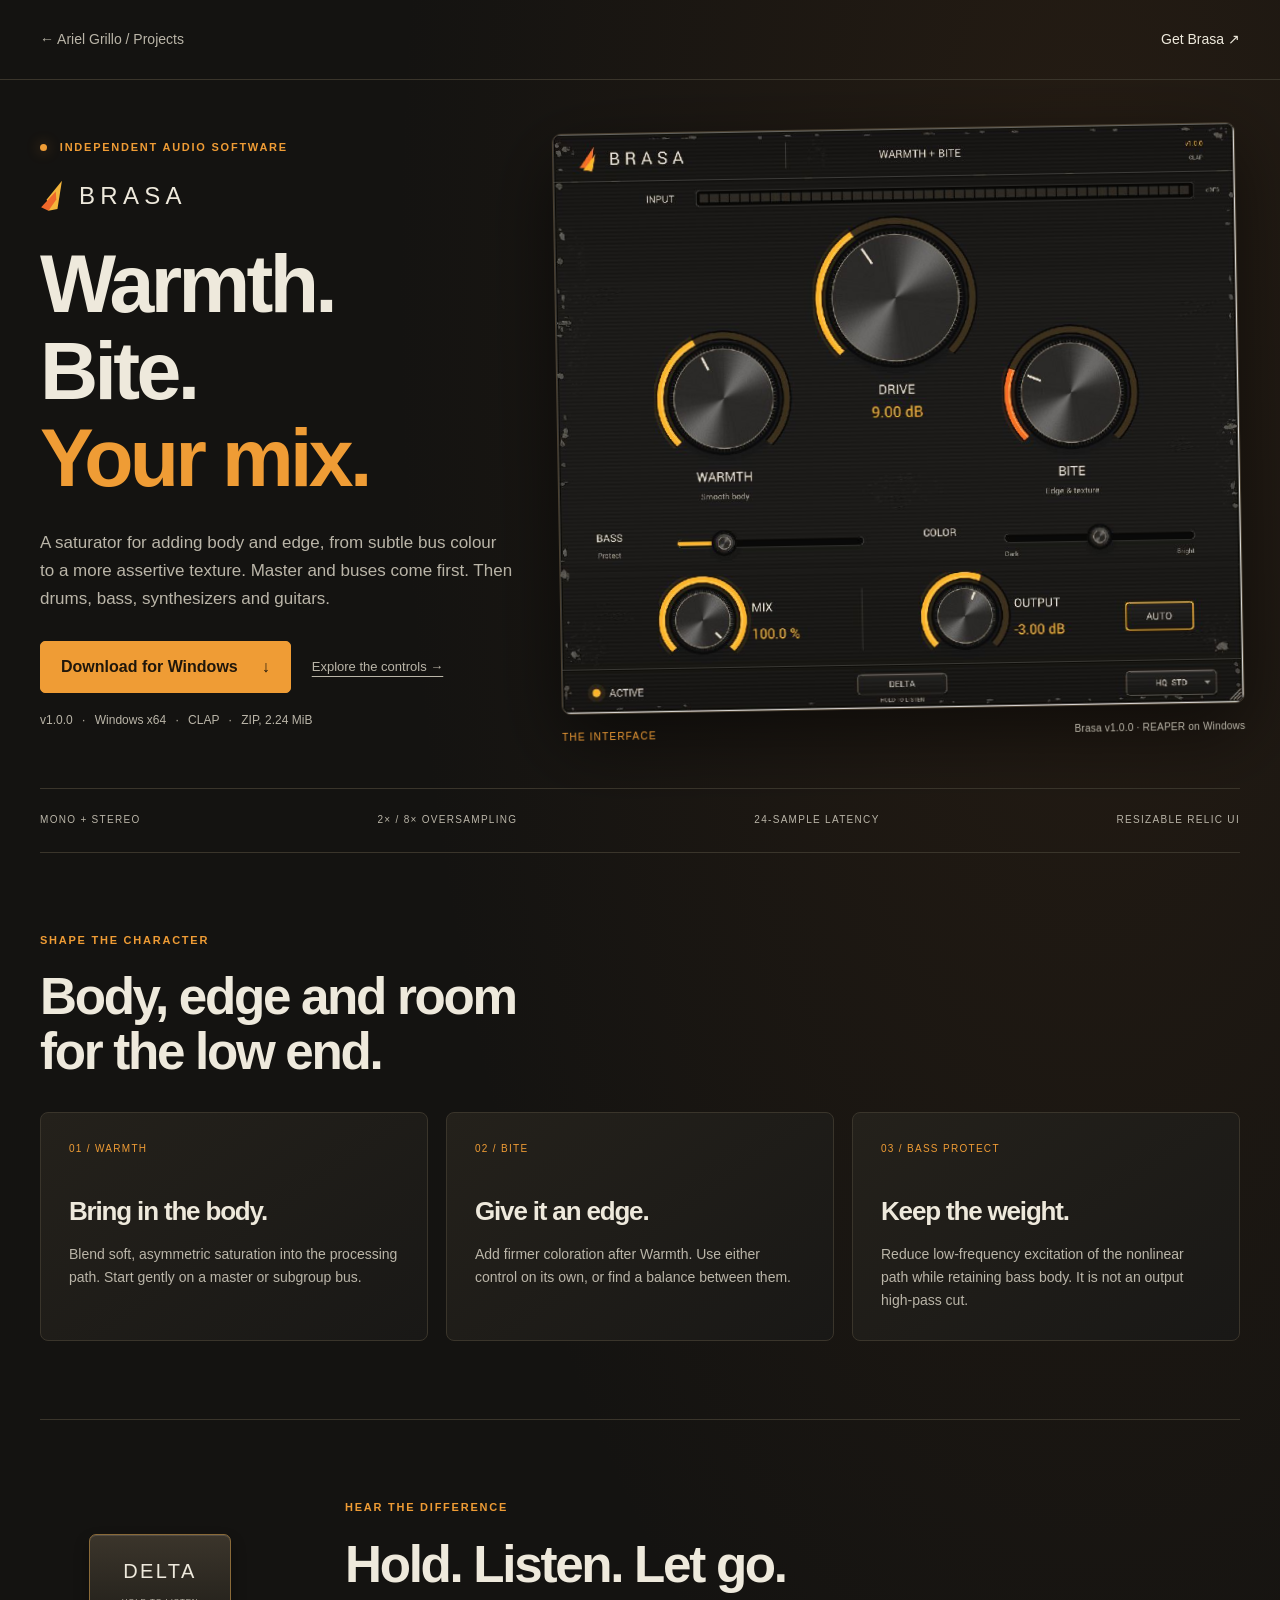
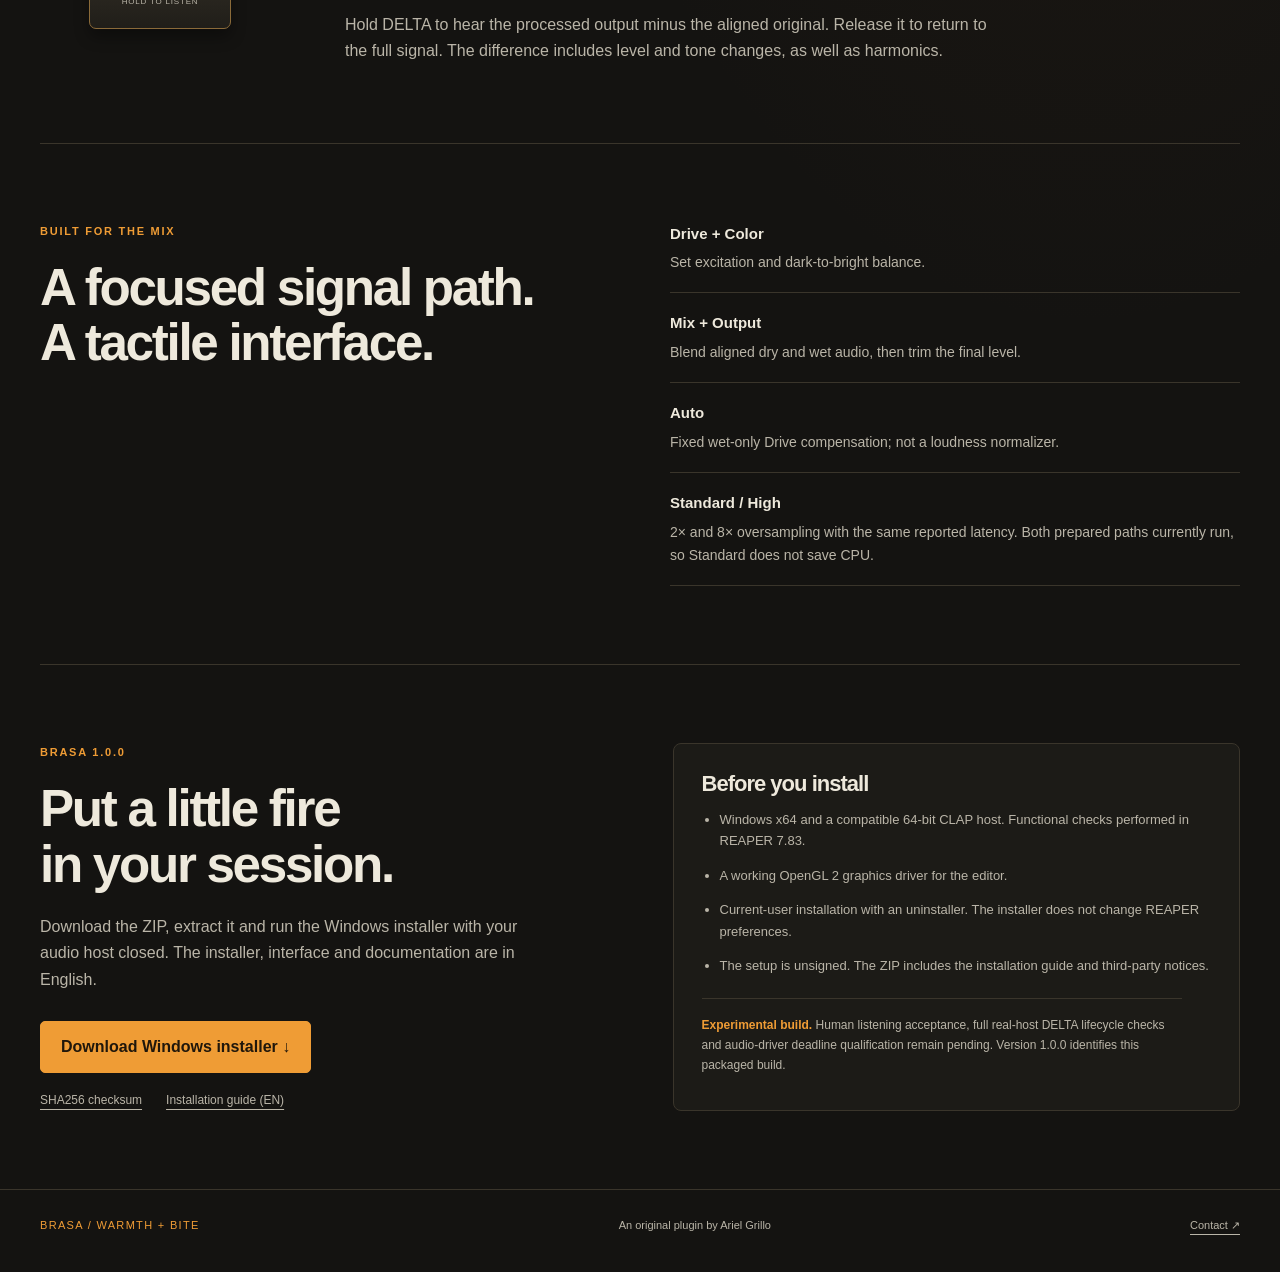
==== frontend/brasa/index.html @ ce324f75 "feat(portfolio): add Brasa 1.0.0 product page and verified downloads" ====
<!doctype html>
<html lang="en">
<head>
<meta charset="utf-8"><meta name="viewport" content="width=device-width, initial-scale=1">
<title>Brasa — Warmth + Bite | Ariel Grillo</title>
<meta name="description" content="Brasa is a Windows x64 CLAP saturator with Warmth, Bite, Bass Protect and momentary DELTA monitoring. Designed for mixing, with master and buses first.">
<meta property="og:title" content="Brasa — Warmth + Bite"><meta property="og:description" content="An independent CLAP saturator for Windows. Master and buses first."><meta property="og:image" content="https://www.arielgrillo.es/brasa/assets/brasa-v1.0.0-reaper.png"><meta property="og:type" content="website">
<link rel="canonical" href="https://www.arielgrillo.es/brasa/"><link rel="stylesheet" href="styles.css?v=1.0.0">
</head>
<body>
<a class="skip" href="#main">Skip to content</a>
<header class="top"><a class="back" href="../index.html#proyectos_personales">← Ariel Grillo / Projects</a><a href="#download">Get Brasa <span aria-hidden="true">↗</span></a></header>
<main id="main">
<section class="hero" aria-labelledby="title">
<div class="hero-copy"><p class="eyebrow"><span class="live"></span> INDEPENDENT AUDIO SOFTWARE</p>
<div class="brand"><svg viewBox="0 0 48 56" aria-hidden="true"><path fill="#f4b53b" d="M39 1 12 34l3 20 16-3z"/><path fill="#ef682b" d="M28 20 2 48l13 6 14-20z"/></svg><span>BRASA</span></div>
<h1 id="title">Warmth.<br>Bite.<br><em>Your mix.</em></h1>
<p class="intro">A saturator for adding body and edge, from subtle bus colour to a more assertive texture. Master and buses come first. Then drums, bass, synthesizers and guitars.</p>
<div class="actions"><a class="button primary" href="/downloads/brasa/v1.0.0/Brasa-1.0.0-win-x64-installer.zip" download>Download for Windows <span aria-hidden="true">↓</span></a><a class="text-link" href="#controls">Explore the controls →</a></div>
<p class="release">v1.0.0 <span>·</span> Windows x64 <span>·</span> CLAP <span>·</span> ZIP, 2.24 MiB</p>
</div>
<figure class="product"><div class="picture"><img src="assets/brasa-v1.0.0-reaper.png" width="1214" height="956" alt="Brasa v1.0.0: worn metal enclosure, Drive, Warmth and Bite knobs, Bass Protect, Color, Mix, Output and a momentary DELTA button." fetchpriority="high"></div><figcaption><span>THE INTERFACE</span> Brasa v1.0.0 · REAPER on Windows</figcaption></figure>
</section>
<div class="spec-strip" aria-label="Plugin essentials"><span>MONO + STEREO</span><span>2× / 8× OVERSAMPLING</span><span>24-SAMPLE LATENCY</span><span>RESIZABLE RELIC UI</span></div>
<section class="controls section" id="controls" aria-labelledby="controls-title"><div class="section-heading"><p class="eyebrow">SHAPE THE CHARACTER</p><h2 id="controls-title">Body, edge and room<br>for the low end.</h2></div>
<div class="cards"><article><span class="number">01 / WARMTH</span><h3>Bring in the body.</h3><p>Blend soft, asymmetric saturation into the processing path. Start gently on a master or subgroup bus.</p></article><article><span class="number">02 / BITE</span><h3>Give it an edge.</h3><p>Add firmer coloration after Warmth. Use either control on its own, or find a balance between them.</p></article><article><span class="number">03 / BASS PROTECT</span><h3>Keep the weight.</h3><p>Reduce low-frequency excitation of the nonlinear path while retaining bass body. It is not an output high-pass cut.</p></article></div>
</section>
<section class="delta section" aria-labelledby="delta-title"><div class="delta-key">DELTA<small>HOLD TO LISTEN</small></div><div><p class="eyebrow">HEAR THE DIFFERENCE</p><h2 id="delta-title">Hold. Listen. Let go.</h2><p>Hold DELTA to hear the processed output minus the aligned original. Release it to return to the full signal. The difference includes level and tone changes, as well as harmonics.</p></div></section>
<section class="workflow section" aria-labelledby="workflow-title"><div><p class="eyebrow">BUILT FOR THE MIX</p><h2 id="workflow-title">A focused signal path.<br>A tactile interface.</h2></div><ul><li><strong>Drive + Color</strong><span>Set excitation and dark-to-bright balance.</span></li><li><strong>Mix + Output</strong><span>Blend aligned dry and wet audio, then trim the final level.</span></li><li><strong>Auto</strong><span>Fixed wet-only Drive compensation; not a loudness normalizer.</span></li><li><strong>Standard / High</strong><span>2× and 8× oversampling with the same reported latency. Both prepared paths currently run, so Standard does not save CPU.</span></li></ul></section>
<section class="download section" id="download" aria-labelledby="download-title"><div><p class="eyebrow">BRASA 1.0.0</p><h2 id="download-title">Put a little fire<br>in your session.</h2><p>Download the ZIP, extract it and run the Windows installer with your audio host closed. The installer, interface and documentation are in English.</p><a class="button primary" href="/downloads/brasa/v1.0.0/Brasa-1.0.0-win-x64-installer.zip" download>Download Windows installer ↓</a><div class="download-links"><a href="/downloads/brasa/v1.0.0/Brasa-1.0.0-win-x64-installer.zip.sha256" download>SHA256 checksum</a><a href="guides/INSTALLATION-1.0.0.md" download>Installation guide (EN)</a></div></div><aside><h3>Before you install</h3><ul><li>Windows x64 and a compatible 64-bit CLAP host. Functional checks performed in REAPER 7.83.</li><li>A working OpenGL 2 graphics driver for the editor.</li><li>Current-user installation with an uninstaller. The installer does not change REAPER preferences.</li><li>The setup is unsigned. The ZIP includes the installation guide and third-party notices.</li></ul><p class="status"><strong>Experimental build.</strong> Human listening acceptance, full real-host DELTA lifecycle checks and audio-driver deadline qualification remain pending. Version 1.0.0 identifies this packaged build.</p></aside></section>
</main>
<footer><a class="footer-brand" href="#main">BRASA / WARMTH + BITE</a><span>An original plugin by Ariel Grillo</span><a href="../index.html#contacto">Contact ↗</a></footer>
</body></html>
---- frontend/brasa/styles.css ----
:root {
  color-scheme:dark;
  --bg:#141311;
  --paper:#eee9dc;
  --muted:#bab5a8;
  --ember:#ef9c35;
  --line:#3a352b
}
* {
  box-sizing:border-box
}
html {
  scroll-behavior:smooth;
  scroll-padding-top:28px
}
body {
  margin:0;
  background:var(--bg);
  color:var(--paper);
  font:16px/1.65 "Segoe UI",Arial,sans-serif;
  background-image:radial-gradient(ellipse at 85% 10%,#57361940,transparent 45%)
}
a {
  color:inherit;
  text-underline-offset:5px
}
a:hover {
  color:var(--ember)
}
a:focus-visible {
  outline:3px solid var(--ember);
  outline-offset:6px
}
h1,h2,h3,p,figure {
  margin:0
}
h1,h2,h3 {
  line-height:1.08;
  font-weight:600;
  letter-spacing:-.045em
}
h1 {
  font-size:clamp(64px,6.3vw,92px);
  margin:26px 0
}
h1 em {
  color:var(--ember);
  font-style:normal
}
h2 {
  font-size:clamp(32px,4vw,52px)
}
h3 {
  font-size:26px
}
.skip {
  position:absolute;
  top:-80px;
  left:20px;
  z-index:10;
  background:var(--ember);
  color:#17120a;
  padding:12px
}
.skip:focus {
  top:10px
}
.top,main,footer {
  max-width:1320px;
  margin:auto
}
.top {
  display:flex;
  align-items:center;
  justify-content:space-between;
  padding:28px 40px;
  border-bottom:1px solid var(--line);
  font-size:14px
}
.top a {
  text-decoration:none
}
.back {
  color:var(--muted)
}
main {
  padding:0 40px
}
.hero {
  display:grid;
  grid-template-columns:.82fr 1.18fr;
  gap:42px;
  align-items:center;
  padding:48px 0
}
.eyebrow {
  font-size:11px;
  letter-spacing:.16em;
  font-weight:700;
  color:var(--ember);
  margin-bottom:20px
}
.live {
  display:inline-block;
  width:7px;
  height:7px;
  border-radius:50%;
  background:var(--ember);
  margin-right:8px;
  box-shadow:0 0 14px #e98a2d70
}
.brand {
  display:flex;
  gap:12px;
  align-items:center;
  font-size:24px;
  letter-spacing:.22em
}
.brand svg {
  width:27px;
  height:34px
}
.intro {
  font-size:17px;
  color:var(--muted);
  max-width:480px
}
.actions {
  display:flex;
  gap:21px;
  align-items:center;
  flex-wrap:wrap;
  margin-top:28px
}
.button {
  display:inline-flex;
  justify-content:space-between;
  gap:24px;
  padding:14px 20px;
  border-radius:5px;
  font-weight:650;
  text-decoration:none;
  line-height:1.4
}
.primary {
  background:var(--ember);
  color:#20170b;
  border:1px solid var(--ember)
}
.primary:hover {
  background:#ffba59;
  color:#20170b
}
.text-link {
  font-size:13px;
  color:var(--muted)
}
.release {
  font-size:12px;
  color:var(--muted);
  margin-top:18px
}
.release span {
  margin:0 6px
}
.product {
  min-width:0;
  transform:rotate(-1deg);
  filter:drop-shadow(0 24px 35px #0008)
}
.picture {
  position:relative;
  aspect-ratio:1000/850;
  overflow:hidden;
  border:1px solid #4a4031;
  border-radius:9px;
  background:#1b1b19
}
.picture img {
  position:absolute;
  width:121.4%;
  max-width:none;
  height:auto;
  left:-21.1%;
  top:-12.1176%
}
figcaption {
  display:flex;
  justify-content:space-between;
  gap:12px;
  font-size:10px;
  color:var(--muted);
  padding-top:15px;
  letter-spacing:.025em
}
figcaption span {
  color:var(--ember);
  letter-spacing:.12em
}
.spec-strip {
  display:flex;
  justify-content:space-between;
  gap:16px;
  flex-wrap:wrap;
  border-block:1px solid var(--line);
  padding:23px 0;
  font-size:10px;
  letter-spacing:.13em;
  color:var(--muted)
}
.section {
  padding:78px 0
}
.section-heading {
  margin-bottom:32px
}
.cards {
  display:grid;
  grid-template-columns:repeat(3,1fr);
  gap:18px
}
.cards article {
  padding:28px;
  border:1px solid var(--line);
  border-radius:8px;
  background:linear-gradient(145deg,#24211b,#191816)
}
.number {
  display:block;
  margin-bottom:40px;
  font-size:10px;
  color:var(--ember);
  letter-spacing:.13em
}
.cards p {
  color:var(--muted);
  font-size:14px;
  margin-top:18px
}
.delta {
  display:grid;
  grid-template-columns:240px 1fr;
  gap:65px;
  align-items:center;
  border-block:1px solid var(--line)
}
.delta-key {
  justify-self:center;
  padding:20px 32px;
  border:1px solid #8a6a39;
  border-radius:7px;
  background:linear-gradient(#3b352b,#201e19);
  box-shadow:inset 0 1px #ffffff20,0 8px 15px #0005;
  text-align:center;
  font-size:20px;
  letter-spacing:.12em
}
.delta-key small {
  display:block;
  font-size:8px;
  letter-spacing:.1em;
  color:var(--muted);
  margin-top:7px
}
.delta p:not(.eyebrow) {
  color:var(--muted);
  margin-top:20px;
  max-width:650px
}
.workflow {
  display:grid;
  grid-template-columns:1fr 1fr;
  gap:60px
}
.workflow ul {
  list-style:none;
  padding:0;
  margin:0
}
.workflow li {
  padding:18px 0;
  border-bottom:1px solid var(--line)
}
.workflow li:first-child {
  padding-top:0
}
.workflow strong,.workflow span {
  display:block
}
.workflow strong {
  font-size:15px;
  font-weight:600
}
.workflow span {
  color:var(--muted);
  font-size:14px;
  margin-top:5px
}
.download {
  border-top:1px solid var(--line);
  display:grid;
  grid-template-columns:1fr 1fr;
  gap:65px
}
.download p:not(.eyebrow) {
  color:var(--muted);
  margin-top:22px;
  max-width:480px
}
.download .button {
  margin-top:28px
}
.download-links {
  display:flex;
  gap:24px;
  flex-wrap:wrap;
  margin-top:18px;
  font-size:12px;
  color:var(--muted)
}
aside {
  border:1px solid var(--line);
  border-radius:8px;
  padding:28px;
  background:#1c1b17
}
aside h3 {
  font-size:22px
}
aside ul {
  padding-left:18px;
  font-size:13px;
  color:var(--muted)
}
aside li {
  margin-top:13px
}
.download .status {
  font-size:12px;
  border-top:1px solid var(--line);
  padding-top:17px
}
.status strong {
  color:var(--ember)
}
footer {
  display:flex;
  justify-content:space-between;
  gap:20px;
  flex-wrap:wrap;
  padding:26px 40px 38px;
  border-top:1px solid var(--line);
  font-size:11px;
  color:var(--muted)
}
.footer-brand {
  letter-spacing:.12em;
  color:var(--ember);
  text-decoration:none
}
@media(max-width:950px) {
  .hero {
    grid-template-columns:1fr 1fr;
    gap:28px;
    padding-top:50px
  }
  h1 {
    font-size:76px
  }
  .cards article {
    padding:22px
  }
  .delta {
    gap:25px;
    grid-template-columns:190px 1fr
  }
  .workflow,.download {
    gap:32px
  }
}
@media(max-width:700px) {
  .top {
    padding:20px
  }
  .top,footer {
    font-size:12px
  }
  main {
    padding:0 20px
  }
  .hero {
    grid-template-columns:1fr;
    gap:45px;
    padding:42px 0
  }
  .hero-copy {
    max-width:530px
  }
  h1 {
    font-size:72px
  }
  .intro {
    font-size:16px
  }
  .product {
    transform:none;
    margin-bottom:10px
  }
  figcaption {
    font-size:9px
  }
  .spec-strip {
    display:grid;
    grid-template-columns:1fr 1fr;
    gap:14px;
    font-size:9px
  }
  .section {
    padding:48px 0
  }
  .cards,.workflow,.download {
    grid-template-columns:1fr
  }
  .cards {
    gap:14px
  }
  .number {
    margin-bottom:22px
  }
  .cards h3 {
    font-size:25px
  }
  .delta {
    grid-template-columns:1fr;
    gap:32px
  }
  .delta-key {
    justify-self:start
  }
  .workflow {
    gap:28px
  }
  footer {
    padding:24px 20px
  }
  .release {
    font-size:11px
  }
}
@media(prefers-reduced-motion:reduce) {
  html {
    scroll-behavior:auto
  }
}
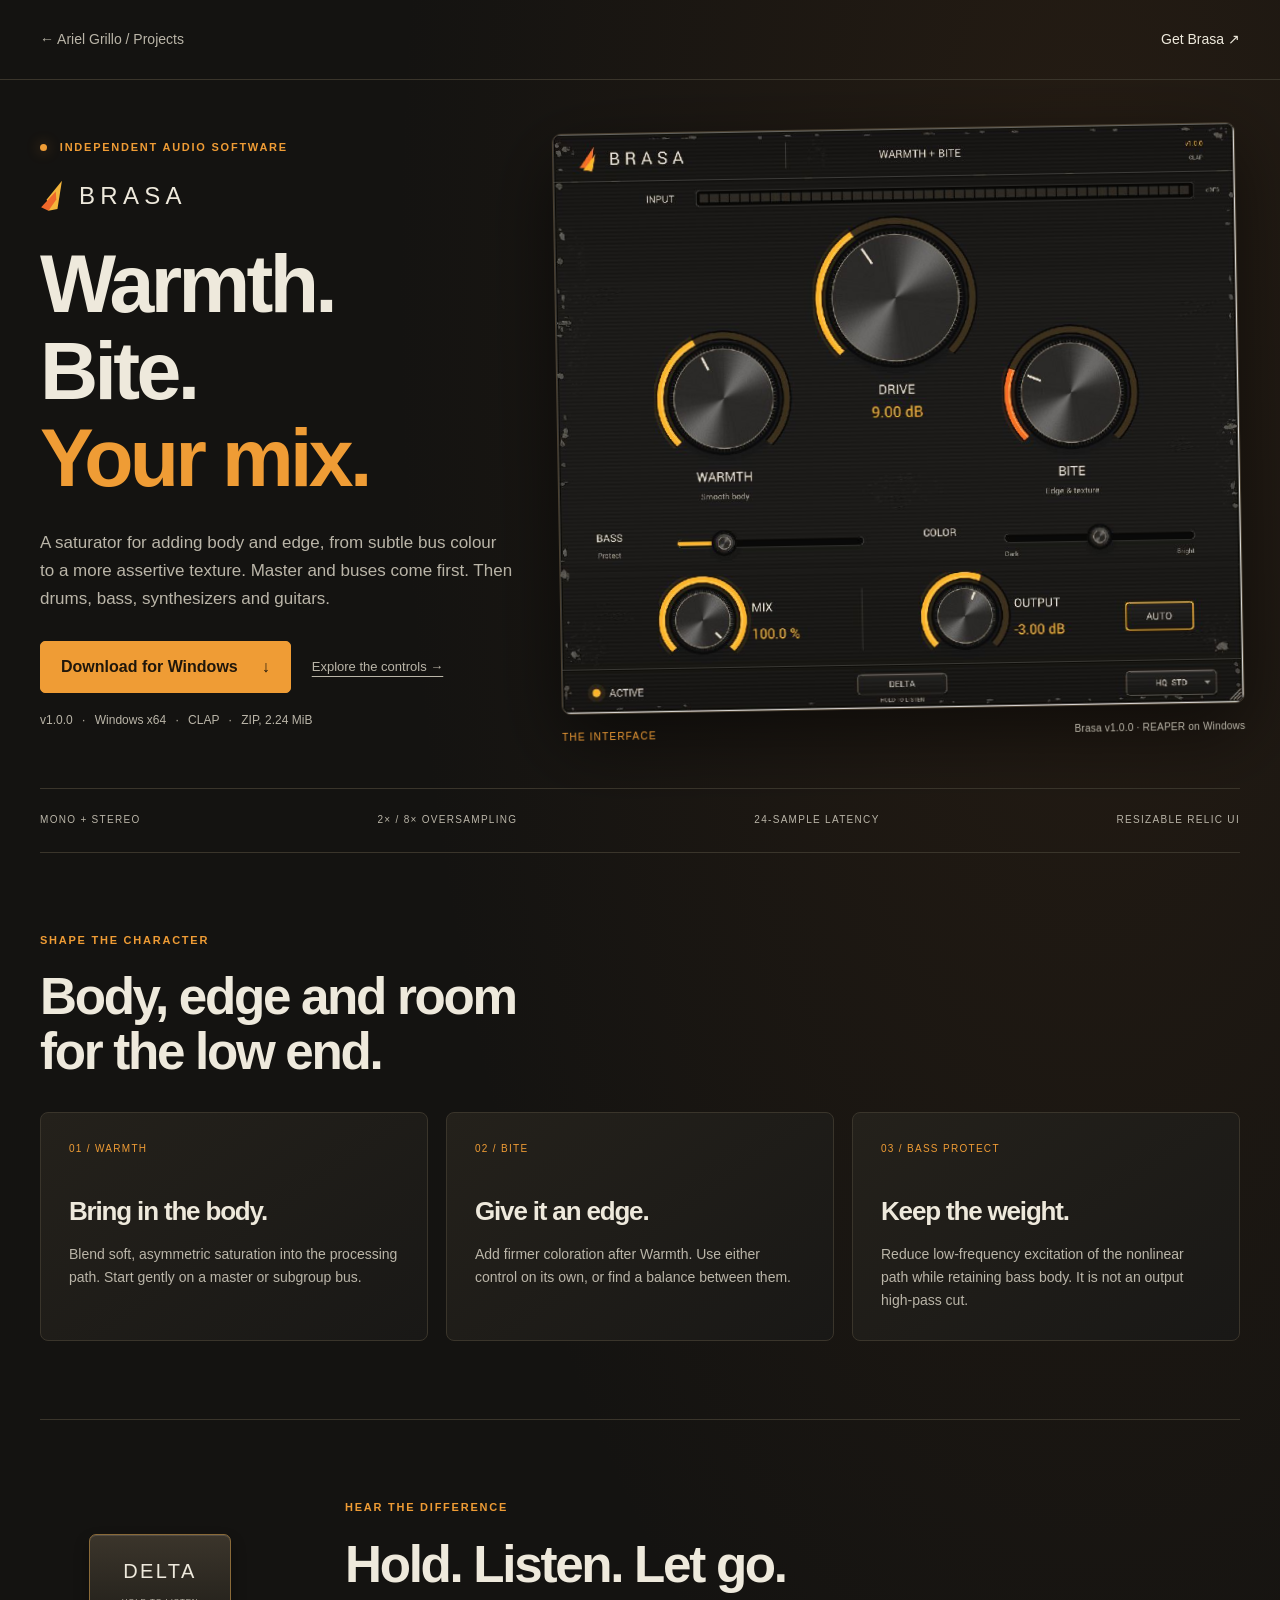
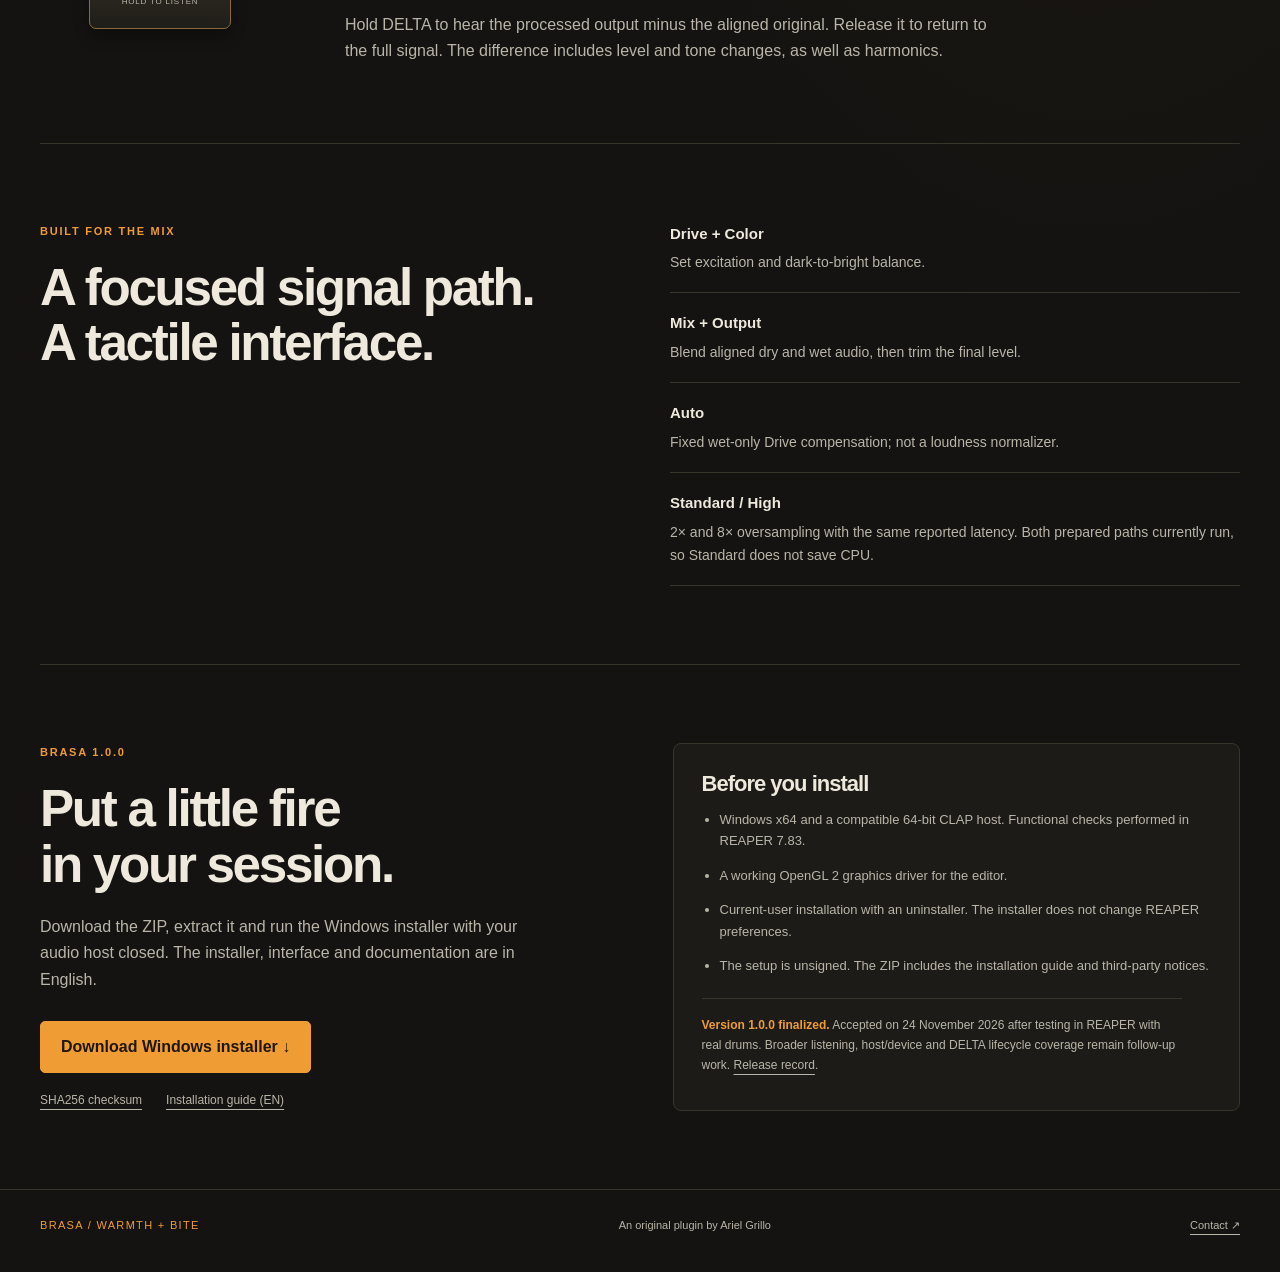
==== commit 70174981: "docs(brasa): publish finalized v1.0.0 acceptance status" ====
--- a/frontend/brasa/index.html
+++ b/frontend/brasa/index.html
@@ -27,7 +27,7 @@
 </section>
 <section class="delta section" aria-labelledby="delta-title"><div class="delta-key">DELTA<small>HOLD TO LISTEN</small></div><div><p class="eyebrow">HEAR THE DIFFERENCE</p><h2 id="delta-title">Hold. Listen. Let go.</h2><p>Hold DELTA to hear the processed output minus the aligned original. Release it to return to the full signal. The difference includes level and tone changes, as well as harmonics.</p></div></section>
 <section class="workflow section" aria-labelledby="workflow-title"><div><p class="eyebrow">BUILT FOR THE MIX</p><h2 id="workflow-title">A focused signal path.<br>A tactile interface.</h2></div><ul><li><strong>Drive + Color</strong><span>Set excitation and dark-to-bright balance.</span></li><li><strong>Mix + Output</strong><span>Blend aligned dry and wet audio, then trim the final level.</span></li><li><strong>Auto</strong><span>Fixed wet-only Drive compensation; not a loudness normalizer.</span></li><li><strong>Standard / High</strong><span>2× and 8× oversampling with the same reported latency. Both prepared paths currently run, so Standard does not save CPU.</span></li></ul></section>
-<section class="download section" id="download" aria-labelledby="download-title"><div><p class="eyebrow">BRASA 1.0.0</p><h2 id="download-title">Put a little fire<br>in your session.</h2><p>Download the ZIP, extract it and run the Windows installer with your audio host closed. The installer, interface and documentation are in English.</p><a class="button primary" href="/downloads/brasa/v1.0.0/Brasa-1.0.0-win-x64-installer.zip" download>Download Windows installer ↓</a><div class="download-links"><a href="/downloads/brasa/v1.0.0/Brasa-1.0.0-win-x64-installer.zip.sha256" download>SHA256 checksum</a><a href="guides/INSTALLATION-1.0.0.md" download>Installation guide (EN)</a></div></div><aside><h3>Before you install</h3><ul><li>Windows x64 and a compatible 64-bit CLAP host. Functional checks performed in REAPER 7.83.</li><li>A working OpenGL 2 graphics driver for the editor.</li><li>Current-user installation with an uninstaller. The installer does not change REAPER preferences.</li><li>The setup is unsigned. The ZIP includes the installation guide and third-party notices.</li></ul><p class="status"><strong>Experimental build.</strong> Human listening acceptance, full real-host DELTA lifecycle checks and audio-driver deadline qualification remain pending. Version 1.0.0 identifies this packaged build.</p></aside></section>
+<section class="download section" id="download" aria-labelledby="download-title"><div><p class="eyebrow">BRASA 1.0.0</p><h2 id="download-title">Put a little fire<br>in your session.</h2><p>Download the ZIP, extract it and run the Windows installer with your audio host closed. The installer, interface and documentation are in English.</p><a class="button primary" href="/downloads/brasa/v1.0.0/Brasa-1.0.0-win-x64-installer.zip" download>Download Windows installer ↓</a><div class="download-links"><a href="/downloads/brasa/v1.0.0/Brasa-1.0.0-win-x64-installer.zip.sha256" download>SHA256 checksum</a><a href="guides/INSTALLATION-1.0.0.md" download>Installation guide (EN)</a></div></div><aside><h3>Before you install</h3><ul><li>Windows x64 and a compatible 64-bit CLAP host. Functional checks performed in REAPER 7.83.</li><li>A working OpenGL 2 graphics driver for the editor.</li><li>Current-user installation with an uninstaller. The installer does not change REAPER preferences.</li><li>The setup is unsigned. The ZIP includes the installation guide and third-party notices.</li></ul><p class="status"><strong>Version 1.0.0 finalized.</strong> Accepted on 24 November 2026 after testing in REAPER with real drums. Broader listening, host/device and DELTA lifecycle coverage remain follow-up work. <a href="guides/RELEASE-1.0.0.md">Release record</a>.</p></aside></section>
 </main>
 <footer><a class="footer-brand" href="#main">BRASA / WARMTH + BITE</a><span>An original plugin by Ariel Grillo</span><a href="../index.html#contacto">Contact ↗</a></footer>
 </body></html>
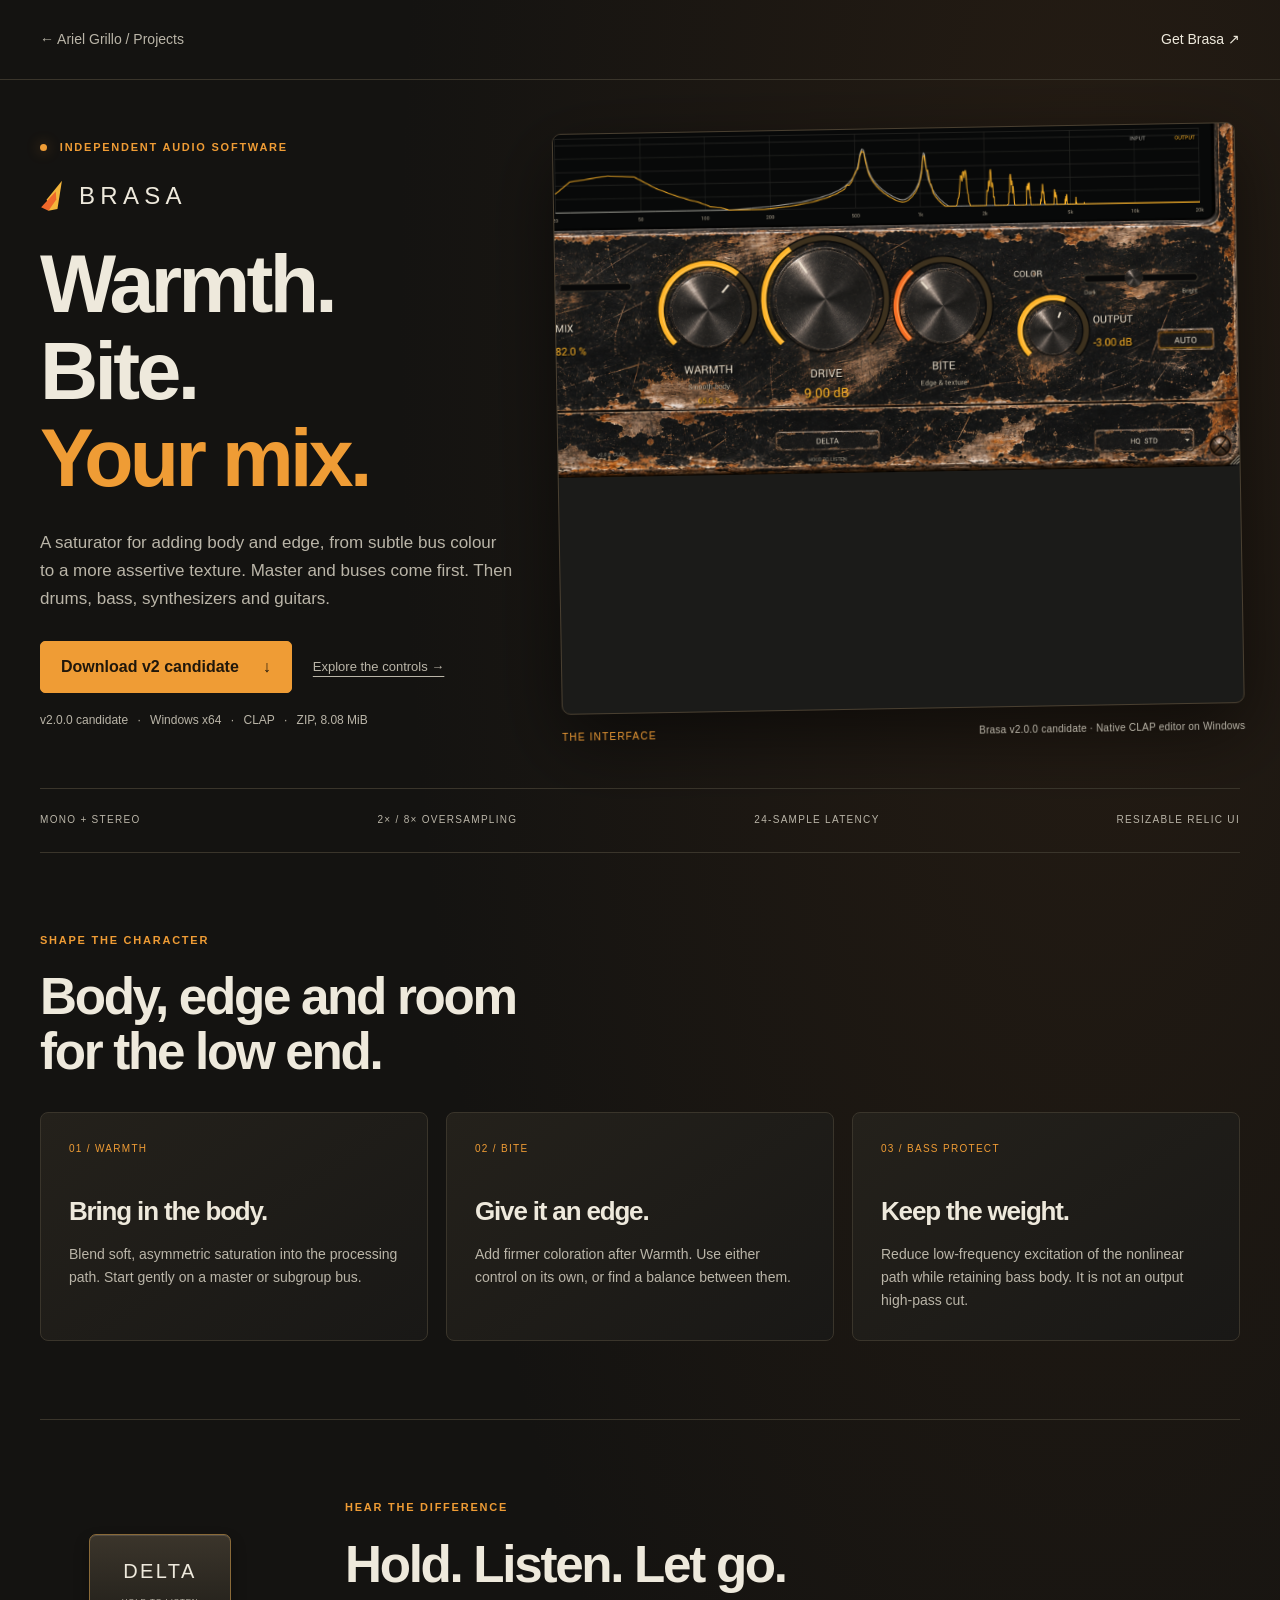
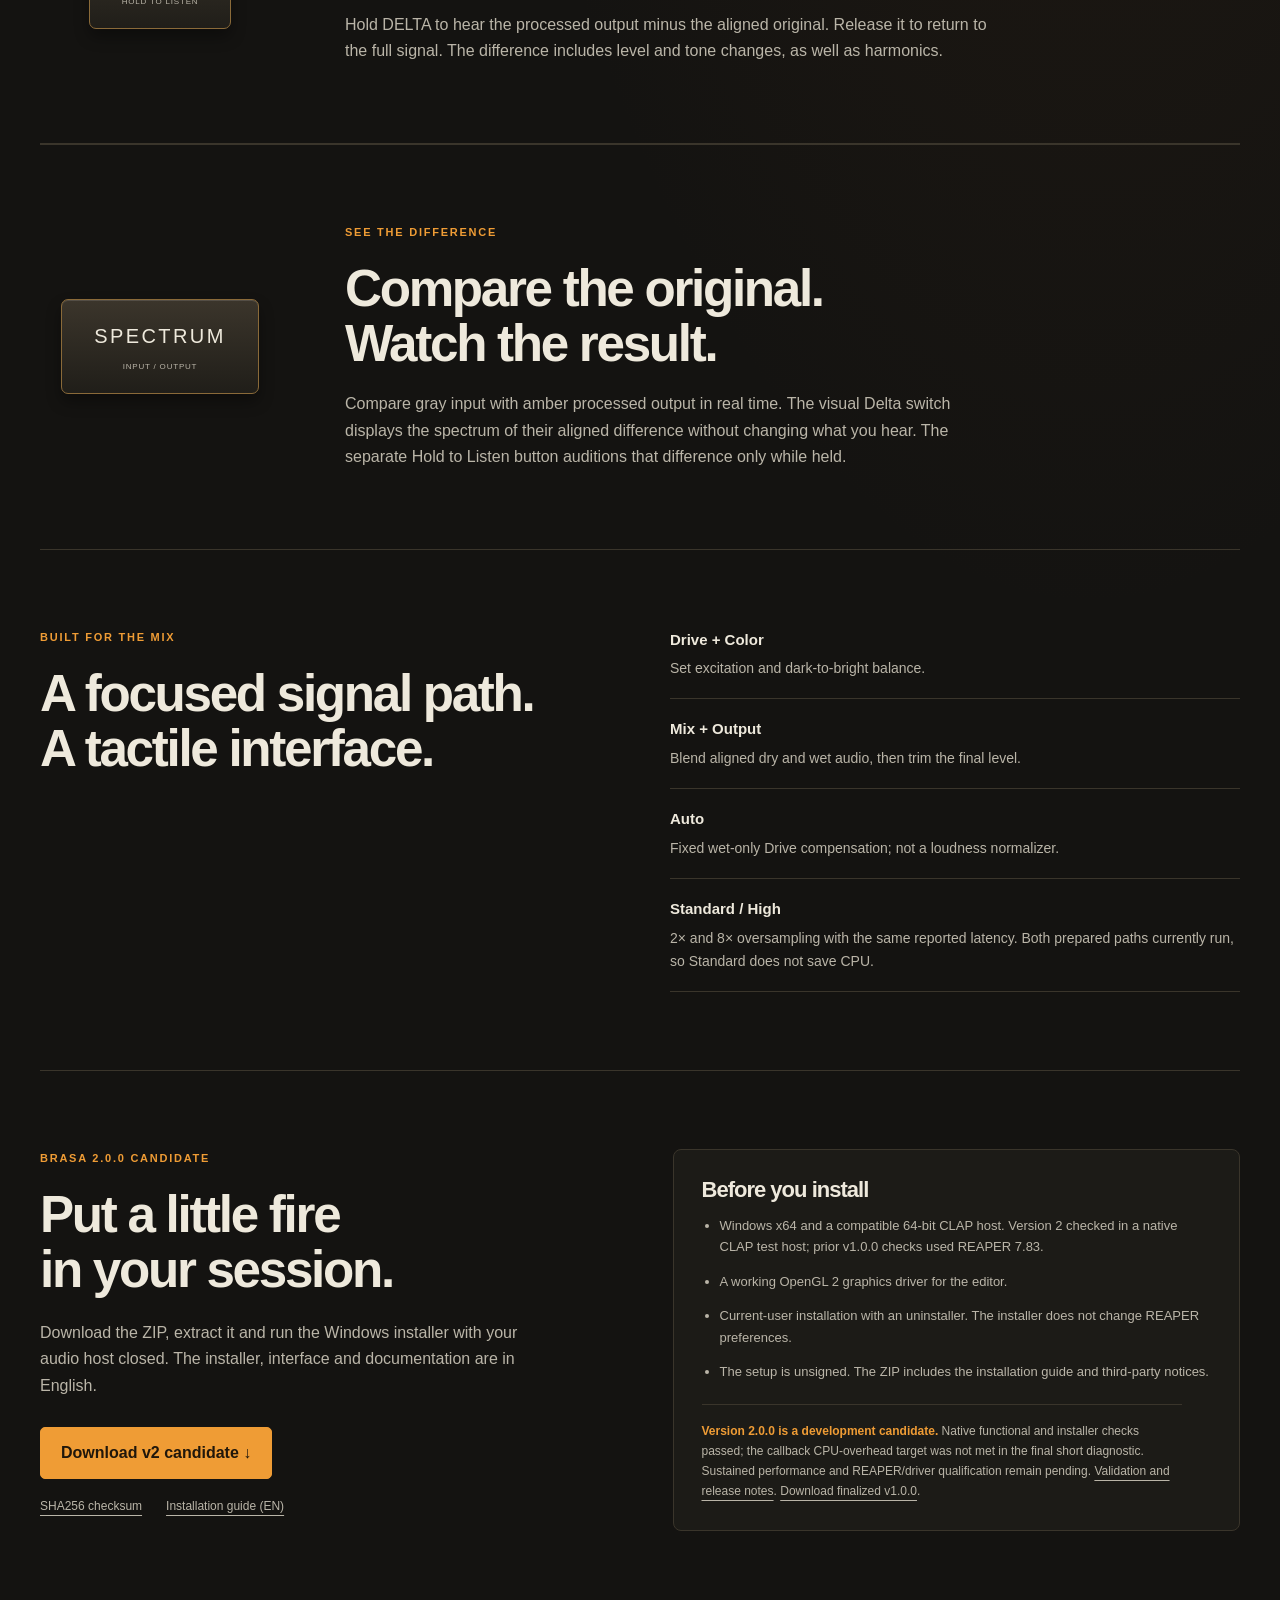
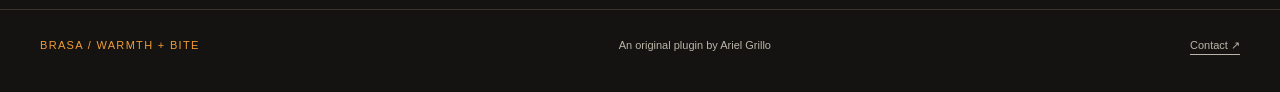
==== commit 1a66e8ac: "feat(brasa): publish verified v2 candidate download and hybrid UI" ====
--- a/frontend/brasa/index.html
+++ b/frontend/brasa/index.html
@@ -4,8 +4,8 @@
 <meta charset="utf-8"><meta name="viewport" content="width=device-width, initial-scale=1">
 <title>Brasa — Warmth + Bite | Ariel Grillo</title>
 <meta name="description" content="Brasa is a Windows x64 CLAP saturator with Warmth, Bite, Bass Protect and momentary DELTA monitoring. Designed for mixing, with master and buses first.">
-<meta property="og:title" content="Brasa — Warmth + Bite"><meta property="og:description" content="An independent CLAP saturator for Windows. Master and buses first."><meta property="og:image" content="https://www.arielgrillo.es/brasa/assets/brasa-v1.0.0-reaper.png"><meta property="og:type" content="website">
-<link rel="canonical" href="https://www.arielgrillo.es/brasa/"><link rel="stylesheet" href="styles.css?v=1.0.0">
+<meta property="og:title" content="Brasa — Warmth + Bite"><meta property="og:description" content="An independent CLAP saturator for Windows. Master and buses first."><meta property="og:image" content="https://www.arielgrillo.es/brasa/assets/brasa-v2.0.0-native.png"><meta property="og:type" content="website">
+<link rel="canonical" href="https://www.arielgrillo.es/brasa/"><link rel="stylesheet" href="styles.css?v=2.0.0">
 </head>
 <body>
 <a class="skip" href="#main">Skip to content</a>
@@ -16,18 +16,19 @@
 <div class="brand"><svg viewBox="0 0 48 56" aria-hidden="true"><path fill="#f4b53b" d="M39 1 12 34l3 20 16-3z"/><path fill="#ef682b" d="M28 20 2 48l13 6 14-20z"/></svg><span>BRASA</span></div>
 <h1 id="title">Warmth.<br>Bite.<br><em>Your mix.</em></h1>
 <p class="intro">A saturator for adding body and edge, from subtle bus colour to a more assertive texture. Master and buses come first. Then drums, bass, synthesizers and guitars.</p>
-<div class="actions"><a class="button primary" href="/downloads/brasa/v1.0.0/Brasa-1.0.0-win-x64-installer.zip" download>Download for Windows <span aria-hidden="true">↓</span></a><a class="text-link" href="#controls">Explore the controls →</a></div>
-<p class="release">v1.0.0 <span>·</span> Windows x64 <span>·</span> CLAP <span>·</span> ZIP, 2.24 MiB</p>
+<div class="actions"><a class="button primary" href="/downloads/brasa/v2.0.0/Brasa-2.0.0-win-x64-installer.zip" download>Download v2 candidate <span aria-hidden="true">↓</span></a><a class="text-link" href="#controls">Explore the controls →</a></div>
+<p class="release">v2.0.0 candidate <span>·</span> Windows x64 <span>·</span> CLAP <span>·</span> ZIP, 8.08 MiB</p>
 </div>
-<figure class="product"><div class="picture"><img src="assets/brasa-v1.0.0-reaper.png" width="1214" height="956" alt="Brasa v1.0.0: worn metal enclosure, Drive, Warmth and Bite knobs, Bass Protect, Color, Mix, Output and a momentary DELTA button." fetchpriority="high"></div><figcaption><span>THE INTERFACE</span> Brasa v1.0.0 · REAPER on Windows</figcaption></figure>
+<figure class="product"><div class="picture"><img src="assets/brasa-v2.0.0-native.png" width="2100" height="1050" alt="Brasa v2.0.0 native CLAP editor with an upper input/output spectrum, bitmap relic faceplate, metal knobs and independent visual and auditory Delta controls." fetchpriority="high"></div><figcaption><span>THE INTERFACE</span> Brasa v2.0.0 candidate · Native CLAP editor on Windows</figcaption></figure>
 </section>
 <div class="spec-strip" aria-label="Plugin essentials"><span>MONO + STEREO</span><span>2× / 8× OVERSAMPLING</span><span>24-SAMPLE LATENCY</span><span>RESIZABLE RELIC UI</span></div>
 <section class="controls section" id="controls" aria-labelledby="controls-title"><div class="section-heading"><p class="eyebrow">SHAPE THE CHARACTER</p><h2 id="controls-title">Body, edge and room<br>for the low end.</h2></div>
 <div class="cards"><article><span class="number">01 / WARMTH</span><h3>Bring in the body.</h3><p>Blend soft, asymmetric saturation into the processing path. Start gently on a master or subgroup bus.</p></article><article><span class="number">02 / BITE</span><h3>Give it an edge.</h3><p>Add firmer coloration after Warmth. Use either control on its own, or find a balance between them.</p></article><article><span class="number">03 / BASS PROTECT</span><h3>Keep the weight.</h3><p>Reduce low-frequency excitation of the nonlinear path while retaining bass body. It is not an output high-pass cut.</p></article></div>
 </section>
 <section class="delta section" aria-labelledby="delta-title"><div class="delta-key">DELTA<small>HOLD TO LISTEN</small></div><div><p class="eyebrow">HEAR THE DIFFERENCE</p><h2 id="delta-title">Hold. Listen. Let go.</h2><p>Hold DELTA to hear the processed output minus the aligned original. Release it to return to the full signal. The difference includes level and tone changes, as well as harmonics.</p></div></section>
+<section class="delta section" aria-labelledby="spectrum-title"><div class="delta-key">SPECTRUM<small>INPUT / OUTPUT</small></div><div><p class="eyebrow">SEE THE DIFFERENCE</p><h2 id="spectrum-title">Compare the original.<br>Watch the result.</h2><p>Compare gray input with amber processed output in real time. The visual Delta switch displays the spectrum of their aligned difference without changing what you hear. The separate Hold to Listen button auditions that difference only while held.</p></div></section>
 <section class="workflow section" aria-labelledby="workflow-title"><div><p class="eyebrow">BUILT FOR THE MIX</p><h2 id="workflow-title">A focused signal path.<br>A tactile interface.</h2></div><ul><li><strong>Drive + Color</strong><span>Set excitation and dark-to-bright balance.</span></li><li><strong>Mix + Output</strong><span>Blend aligned dry and wet audio, then trim the final level.</span></li><li><strong>Auto</strong><span>Fixed wet-only Drive compensation; not a loudness normalizer.</span></li><li><strong>Standard / High</strong><span>2× and 8× oversampling with the same reported latency. Both prepared paths currently run, so Standard does not save CPU.</span></li></ul></section>
-<section class="download section" id="download" aria-labelledby="download-title"><div><p class="eyebrow">BRASA 1.0.0</p><h2 id="download-title">Put a little fire<br>in your session.</h2><p>Download the ZIP, extract it and run the Windows installer with your audio host closed. The installer, interface and documentation are in English.</p><a class="button primary" href="/downloads/brasa/v1.0.0/Brasa-1.0.0-win-x64-installer.zip" download>Download Windows installer ↓</a><div class="download-links"><a href="/downloads/brasa/v1.0.0/Brasa-1.0.0-win-x64-installer.zip.sha256" download>SHA256 checksum</a><a href="guides/INSTALLATION-1.0.0.md" download>Installation guide (EN)</a></div></div><aside><h3>Before you install</h3><ul><li>Windows x64 and a compatible 64-bit CLAP host. Functional checks performed in REAPER 7.83.</li><li>A working OpenGL 2 graphics driver for the editor.</li><li>Current-user installation with an uninstaller. The installer does not change REAPER preferences.</li><li>The setup is unsigned. The ZIP includes the installation guide and third-party notices.</li></ul><p class="status"><strong>Version 1.0.0 finalized.</strong> Accepted on 24 November 2026 after testing in REAPER with real drums. Broader listening, host/device and DELTA lifecycle coverage remain follow-up work. <a href="guides/RELEASE-1.0.0.md">Release record</a>.</p></aside></section>
+<section class="download section" id="download" aria-labelledby="download-title"><div><p class="eyebrow">BRASA 2.0.0 CANDIDATE</p><h2 id="download-title">Put a little fire<br>in your session.</h2><p>Download the ZIP, extract it and run the Windows installer with your audio host closed. The installer, interface and documentation are in English.</p><a class="button primary" href="/downloads/brasa/v2.0.0/Brasa-2.0.0-win-x64-installer.zip" download>Download v2 candidate ↓</a><div class="download-links"><a href="/downloads/brasa/v2.0.0/Brasa-2.0.0-win-x64-installer.zip.sha256" download>SHA256 checksum</a><a href="guides/INSTALLATION-2.0.0.md" download>Installation guide (EN)</a></div></div><aside><h3>Before you install</h3><ul><li>Windows x64 and a compatible 64-bit CLAP host. Version 2 checked in a native CLAP test host; prior v1.0.0 checks used REAPER 7.83.</li><li>A working OpenGL 2 graphics driver for the editor.</li><li>Current-user installation with an uninstaller. The installer does not change REAPER preferences.</li><li>The setup is unsigned. The ZIP includes the installation guide and third-party notices.</li></ul><p class="status"><strong>Version 2.0.0 is a development candidate.</strong> Native functional and installer checks passed; the callback CPU-overhead target was not met in the final short diagnostic. Sustained performance and REAPER/driver qualification remain pending. <a href="guides/RELEASE-2.0.0.md">Validation and release notes</a>. <a href="/downloads/brasa/v1.0.0/Brasa-1.0.0-win-x64-installer.zip" download>Download finalized v1.0.0</a>.</p></aside></section>
 </main>
 <footer><a class="footer-brand" href="#main">BRASA / WARMTH + BITE</a><span>An original plugin by Ariel Grillo</span><a href="../index.html#contacto">Contact ↗</a></footer>
 </body></html>
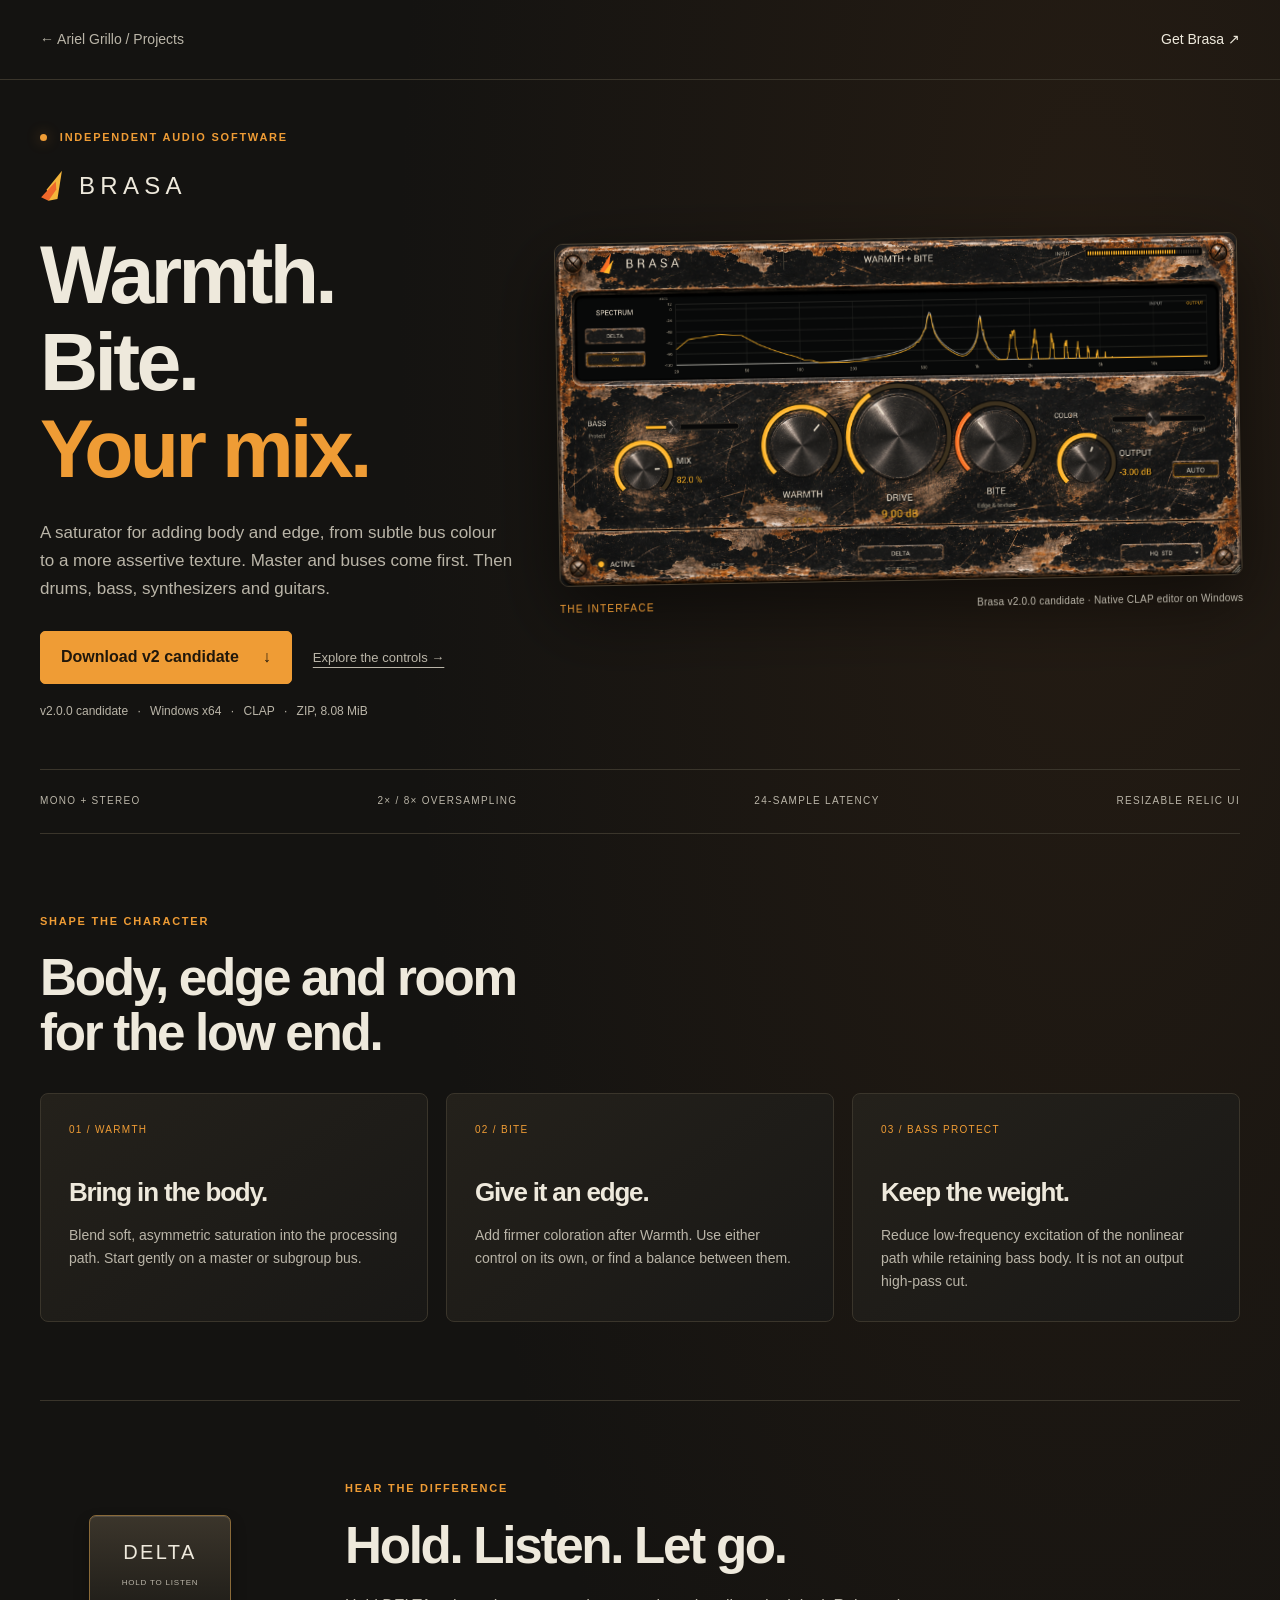
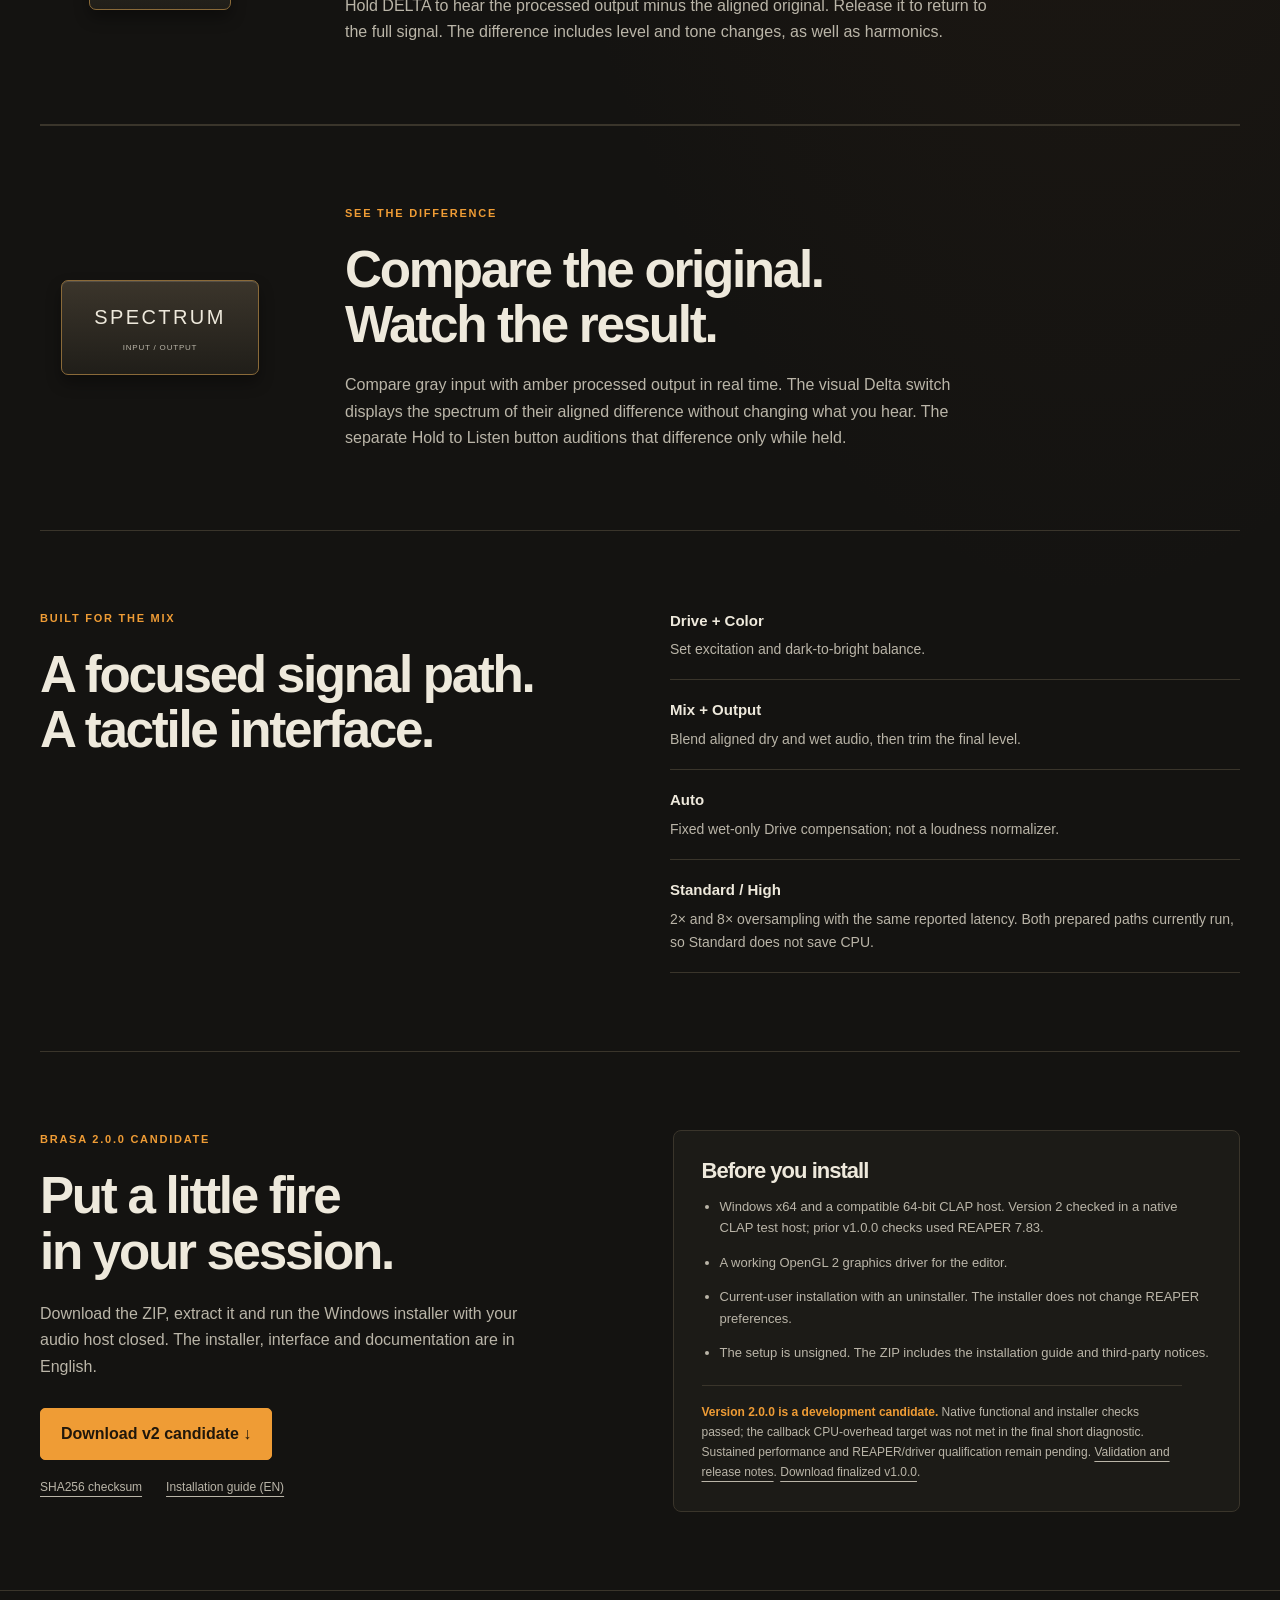
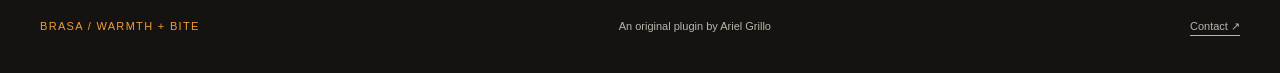
==== commit 2fce5d65: "fix(brasa): show complete v2 screenshot without legacy crop" ====
--- a/frontend/brasa/index.html
+++ b/frontend/brasa/index.html
@@ -5,7 +5,7 @@
 <title>Brasa — Warmth + Bite | Ariel Grillo</title>
 <meta name="description" content="Brasa is a Windows x64 CLAP saturator with Warmth, Bite, Bass Protect and momentary DELTA monitoring. Designed for mixing, with master and buses first.">
 <meta property="og:title" content="Brasa — Warmth + Bite"><meta property="og:description" content="An independent CLAP saturator for Windows. Master and buses first."><meta property="og:image" content="https://www.arielgrillo.es/brasa/assets/brasa-v2.0.0-native.png"><meta property="og:type" content="website">
-<link rel="canonical" href="https://www.arielgrillo.es/brasa/"><link rel="stylesheet" href="styles.css?v=2.0.0">
+<link rel="canonical" href="https://www.arielgrillo.es/brasa/"><link rel="stylesheet" href="styles.css?v=2.0.0-image-fix">
 </head>
 <body>
 <a class="skip" href="#main">Skip to content</a>
--- a/frontend/brasa/styles.css
+++ b/frontend/brasa/styles.css
@@ -170,19 +170,16 @@
 }
 .picture {
   position:relative;
-  aspect-ratio:1000/850;
   overflow:hidden;
   border:1px solid #4a4031;
   border-radius:9px;
   background:#1b1b19
 }
 .picture img {
-  position:absolute;
-  width:121.4%;
-  max-width:none;
-  height:auto;
-  left:-21.1%;
-  top:-12.1176%
+  display:block;
+  width:100%;
+  max-width:100%;
+  height:auto
 }
 figcaption {
   display:flex;
